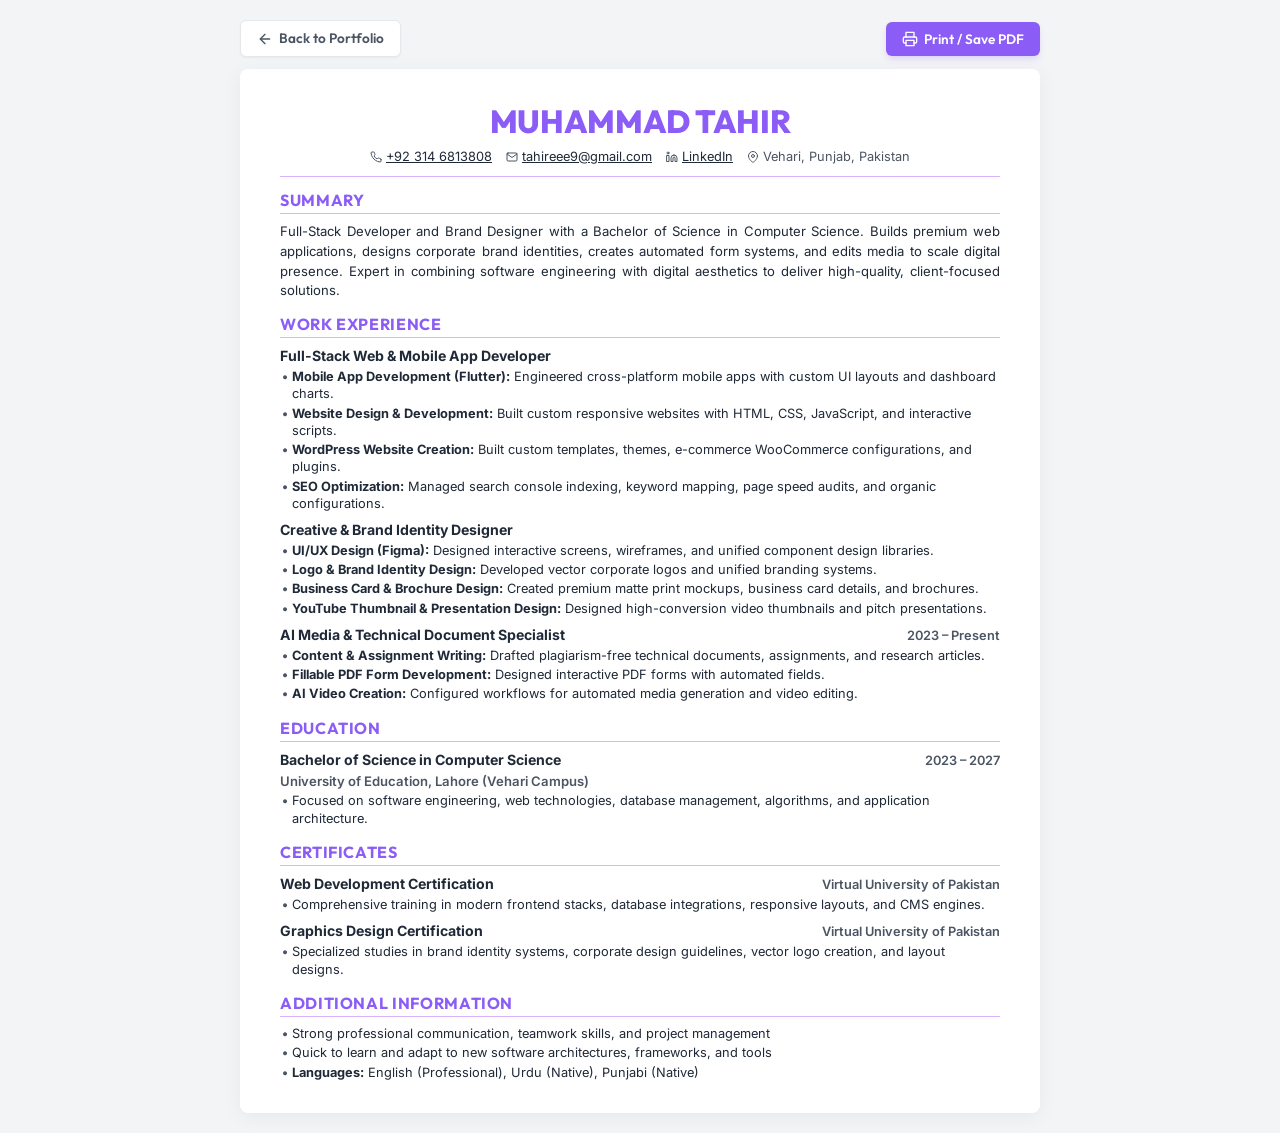
==== cv.html @ 17ea0bea "Add files via upload" ====
<!DOCTYPE html>
<html lang="en">
<head>
  <meta charset="UTF-8">
  <meta name="viewport" content="width=device-width, initial-scale=1.0">
  <title>CV - Muhammad Tahir</title>
  <!-- Google Fonts: Inter & Outfit -->
  <link rel="preconnect" href="https://fonts.googleapis.com">
  <link rel="preconnect" href="https://fonts.gstatic.com" crossorigin>
  <link href="https://fonts.googleapis.com/css2?family=Inter:wght@300;400;500;600;700&family=Outfit:wght@500;700;800&display=swap" rel="stylesheet">
  
  <style>
    :root {
      --primary-color: #8b5cf6;
      --text-color: #1f2937;
      --text-light: #4b5563;
      --border-color: #d8b4fe;
      --font-body: 'Inter', sans-serif;
      --font-heading: 'Outfit', sans-serif;
    }

    * {
      box-sizing: border-box;
      margin: 0;
      padding: 0;
    }

    body {
      background-color: #f3f4f6;
      color: var(--text-color);
      font-family: var(--font-body);
      line-height: 1.4;
      padding: 20px;
    }

    .no-print-header {
      max-width: 800px;
      margin: 0 auto 12px auto;
      display: flex;
      justify-content: space-between;
      align-items: center;
    }

    .btn {
      display: inline-flex;
      align-items: center;
      gap: 6px;
      padding: 8px 16px;
      border-radius: 6px;
      font-family: var(--font-heading);
      font-weight: 600;
      text-decoration: none;
      cursor: pointer;
      transition: all 0.2s ease;
      font-size: 0.85rem;
    }

    .btn-primary {
      background-color: var(--primary-color);
      color: #fff;
      border: none;
      box-shadow: 0 4px 6px -1px rgba(139, 92, 246, 0.2);
    }

    .btn-primary:hover {
      background-color: #7c3aed;
      transform: translateY(-1px);
    }

    .btn-secondary {
      background-color: #fff;
      color: var(--text-light);
      border: 1px solid #e5e7eb;
      box-shadow: 0 1px 2px 0 rgba(0, 0, 0, 0.05);
    }

    .btn-secondary:hover {
      background-color: #f9fafb;
      transform: translateY(-1px);
    }

    /* CV Document Container optimized for exactly 1 page */
    .cv-document {
      max-width: 800px;
      margin: 0 auto;
      background: #ffffff;
      padding: 30px 40px;
      box-shadow: 0 4px 20px rgba(0, 0, 0, 0.05);
      border-radius: 8px;
      height: 297mm; /* Exact A4 height standard */
      height: auto;
      min-height: 1040px; /* Force page fit */
      display: flex;
      flex-direction: column;
      justify-content: space-between;
    }

    /* Header styling */
    .cv-header {
      text-align: center;
      margin-bottom: 12px;
      border-bottom: 1px solid var(--border-color);
      padding-bottom: 10px;
    }

    .cv-name {
      font-family: var(--font-heading);
      font-size: 2rem;
      font-weight: 800;
      color: var(--primary-color);
      letter-spacing: -0.01em;
      text-transform: uppercase;
      margin-bottom: 4px;
    }

    .cv-contact-row {
      display: flex;
      justify-content: center;
      align-items: center;
      flex-wrap: wrap;
      gap: 14px;
      font-size: 0.8rem;
      color: var(--text-light);
    }

    .cv-contact-item {
      display: inline-flex;
      align-items: center;
      gap: 4px;
    }

    .cv-contact-item a {
      color: var(--text-color);
      text-decoration: underline;
    }

    .cv-contact-item a:hover {
      color: var(--primary-color);
    }

    .cv-contact-item svg {
      width: 12px;
      height: 12px;
      stroke: var(--text-light);
    }

    /* Section styling */
    .cv-section {
      margin-bottom: 12px;
      page-break-inside: avoid;
    }

    .cv-section-title {
      font-family: var(--font-heading);
      font-size: 1rem;
      font-weight: 700;
      color: var(--primary-color);
      text-transform: uppercase;
      letter-spacing: 0.04em;
      padding-bottom: 2px;
      border-bottom: 1.5px solid var(--border-color);
      margin-bottom: 8px;
    }

    /* Section content details */
    .cv-summary-text {
      font-size: 0.82rem;
      color: var(--text-color);
      line-height: 1.5;
      text-align: justify;
    }

    .cv-item {
      margin-bottom: 8px;
    }

    .cv-item:last-child {
      margin-bottom: 0;
    }

    .cv-item-title-row {
      display: flex;
      justify-content: space-between;
      align-items: baseline;
      margin-bottom: 2px;
    }

    .cv-item-role-title {
      font-size: 0.88rem;
      font-weight: 700;
      color: var(--text-color);
    }

    .cv-item-date {
      font-size: 0.8rem;
      font-weight: 600;
      color: var(--text-light);
    }

    .cv-item-sub {
      font-size: 0.82rem;
      color: var(--text-light);
      font-weight: 600;
      margin-bottom: 2px;
    }

    .cv-list {
      list-style-type: none;
      padding-left: 0;
    }

    .cv-list li {
      font-size: 0.8rem;
      color: var(--text-color);
      position: relative;
      padding-left: 12px;
      margin-bottom: 2px;
      line-height: 1.35;
    }

    .cv-list li::before {
      content: "•";
      position: absolute;
      left: 2px;
      color: var(--text-light);
      font-weight: bold;
    }

    .cv-bold-label {
      font-weight: 700;
    }

    /* Print styles */
    @media print {
      @page {
        size: A4;
        margin: 8mm 12mm;
      }
      body {
        background-color: #fff;
        padding: 0;
        color: #000;
      }
      .no-print {
        display: none !important;
      }
      .cv-document {
        box-shadow: none;
        border-radius: 0;
        padding: 0;
        max-width: 100%;
        height: auto;
        min-height: auto;
      }
      .cv-contact-item a {
        text-decoration: none;
      }
    }
  </style>
</head>
<body>

  <!-- Top bar (No Print) -->
  <div class="no-print-header no-print">
    <a href="index.html" class="btn btn-secondary">
      <svg xmlns="http://www.w3.org/2000/svg" width="16" height="16" viewBox="0 0 24 24" fill="none" stroke="currentColor" stroke-width="2" stroke-linecap="round" stroke-linejoin="round"><line x1="19" y1="12" x2="5" y2="12"></line><polyline points="12 19 5 12 12 5"></polyline></svg>
      Back to Portfolio
    </a>
    <button onclick="window.print()" class="btn btn-primary">
      <svg xmlns="http://www.w3.org/2000/svg" width="16" height="16" viewBox="0 0 24 24" fill="none" stroke="currentColor" stroke-width="2" stroke-linecap="round" stroke-linejoin="round"><polyline points="6 9 6 2 18 2 18 9"></polyline><path d="M6 18H4a2 2 0 0 1-2-2v-5a2 2 0 0 1 2-2h16a2 2 0 0 1 2 2v5a2 2 0 0 1-2 2h-2"></path><rect x="6" y="14" width="12" height="8"></rect></svg>
      Print / Save PDF
    </button>
  </div>

  <div class="cv-document">
    <!-- Header -->
    <header class="cv-header">
      <h1 class="cv-name">Muhammad Tahir</h1>
      <div class="cv-contact-row">
        <!-- Phone -->
        <span class="cv-contact-item">
          <svg xmlns="http://www.w3.org/2000/svg" viewBox="0 0 24 24" fill="none" stroke="currentColor" stroke-width="2" stroke-linecap="round" stroke-linejoin="round"><path d="M22 16.92v3a2 2 0 0 1-2.18 2 19.79 19.79 0 0 1-8.63-3.07 19.5 19.5 0 0 1-6-6 19.79 19.79 0 0 1-3.07-8.67A2 2 0 0 1 4.11 2h3a2 2 0 0 1 2 1.72 12.84 12.84 0 0 0 .7 2.81 2 2 0 0 1-.45 2.11L8.09 9.91a16 16 0 0 0 6 6l1.27-1.27a2 2 0 0 1 2.11-.45 12.84 12.84 0 0 0 2.81.7A2 2 0 0 1 22 16.92z"></path></svg>
          <a href="tel:03146813808">+92 314 6813808</a>
        </span>
        <!-- Email -->
        <span class="cv-contact-item">
          <svg xmlns="http://www.w3.org/2000/svg" viewBox="0 0 24 24" fill="none" stroke="currentColor" stroke-width="2" stroke-linecap="round" stroke-linejoin="round"><path d="M4 4h16c1.1 0 2 .9 2 2v12c0 1.1-.9 2-2 2H4c-1.1 0-2-.9-2-2V6c0-1.1.9-2 2-2z"></path><polyline points="22,6 12,13 2,6"></polyline></svg>
          <a href="mailto:tahireee9@gmail.com">tahireee9@gmail.com</a>
        </span>
        <!-- LinkedIn -->
        <span class="cv-contact-item">
          <svg xmlns="http://www.w3.org/2000/svg" viewBox="0 0 24 24" fill="none" stroke="currentColor" stroke-width="2" stroke-linecap="round" stroke-linejoin="round"><path d="M16 8a6 6 0 0 1 6 6v7h-4v-7a2 2 0 0 0-2-2 2 2 0 0 0-2 2v7h-4v-7a6 6 0 0 1 6-6z"></path><rect x="2" y="9" width="4" height="12"></rect><circle cx="4" cy="4" r="2"></circle></svg>
          <a href="https://www.linkedin.com/in/muhammad-tahir-2041822b6" target="_blank" rel="noopener">LinkedIn</a>
        </span>
        <!-- Location -->
        <span class="cv-contact-item">
          <svg xmlns="http://www.w3.org/2000/svg" viewBox="0 0 24 24" fill="none" stroke="currentColor" stroke-width="2" stroke-linecap="round" stroke-linejoin="round"><path d="M21 10c0 7-9 13-9 13s-9-6-9-13a9 9 0 0 1 18 0z"></path><circle cx="12" cy="10" r="3"></circle></svg>
          <span>Vehari, Punjab, Pakistan</span>
        </span>
      </div>
    </header>

    <!-- Summary -->
    <section class="cv-section">
      <h2 class="cv-section-title">Summary</h2>
      <p class="cv-summary-text">
        Full-Stack Developer and Brand Designer with a Bachelor of Science in Computer Science. Builds premium web applications, designs corporate brand identities, creates automated form systems, and edits media to scale digital presence. Expert in combining software engineering with digital aesthetics to deliver high-quality, client-focused solutions.
      </p>
    </section>

    <!-- Work Experience -->
    <section class="cv-section">
      <h2 class="cv-section-title">Work Experience</h2>
      
      <!-- WP & Web Dev -->
      <div class="cv-item">
        <div class="cv-item-title-row">
          <h3 class="cv-item-role-title">Full-Stack Web & Mobile App Developer</h3>
        </div>
        <ul class="cv-list">
          <li><span class="cv-bold-label">Mobile App Development (Flutter):</span> Engineered cross-platform mobile apps with custom UI layouts and dashboard charts.</li>
          <li><span class="cv-bold-label">Website Design & Development:</span> Built custom responsive websites with HTML, CSS, JavaScript, and interactive scripts.</li>
          <li><span class="cv-bold-label">WordPress Website Creation:</span> Built custom templates, themes, e-commerce WooCommerce configurations, and plugins.</li>
          <li><span class="cv-bold-label">SEO Optimization:</span> Managed search console indexing, keyword mapping, page speed audits, and organic configurations.</li>
        </ul>
      </div>

      <!-- UI/UX & Graphics -->
      <div class="cv-item">
        <div class="cv-item-title-row">
          <h3 class="cv-item-role-title">Creative & Brand Identity Designer</h3>
        </div>
        <ul class="cv-list">
          <li><span class="cv-bold-label">UI/UX Design (Figma):</span> Designed interactive screens, wireframes, and unified component design libraries.</li>
          <li><span class="cv-bold-label">Logo & Brand Identity Design:</span> Developed vector corporate logos and unified branding systems.</li>
          <li><span class="cv-bold-label">Business Card & Brochure Design:</span> Created premium matte print mockups, business card details, and brochures.</li>
          <li><span class="cv-bold-label">YouTube Thumbnail & Presentation Design:</span> Designed high-conversion video thumbnails and pitch presentations.</li>
        </ul>
      </div>

      <!-- Tech & Content Writing -->
      <div class="cv-item">
        <div class="cv-item-title-row">
          <h3 class="cv-item-role-title">AI Media & Technical Document Specialist</h3>
          <span class="cv-item-date">2023 – Present</span>
        </div>
        <ul class="cv-list">
          <li><span class="cv-bold-label">Content & Assignment Writing:</span> Drafted plagiarism-free technical documents, assignments, and research articles.</li>
          <li><span class="cv-bold-label">Fillable PDF Form Development:</span> Designed interactive PDF forms with automated fields.</li>
          <li><span class="cv-bold-label">AI Video Creation:</span> Configured workflows for automated media generation and video editing.</li>
        </ul>
      </div>
    </section>

    <!-- Education -->
    <section class="cv-section">
      <h2 class="cv-section-title">Education</h2>
      <div class="cv-item">
        <div class="cv-item-title-row">
          <h3 class="cv-item-role-title">Bachelor of Science in Computer Science</h3>
          <span class="cv-item-date">2023 – 2027</span>
        </div>
        <p class="cv-item-sub">University of Education, Lahore (Vehari Campus)</p>
        <ul class="cv-list">
          <li>Focused on software engineering, web technologies, database management, algorithms, and application architecture.</li>
        </ul>
      </div>
    </section>

    <!-- Certificates -->
    <section class="cv-section">
      <h2 class="cv-section-title">Certificates</h2>
      
      <div class="cv-item">
        <div class="cv-item-title-row">
          <h3 class="cv-item-role-title">Web Development Certification</h3>
          <span class="cv-item-date">Virtual University of Pakistan</span>
        </div>
        <ul class="cv-list">
          <li>Comprehensive training in modern frontend stacks, database integrations, responsive layouts, and CMS engines.</li>
        </ul>
      </div>

      <div class="cv-item">
        <div class="cv-item-title-row">
          <h3 class="cv-item-role-title">Graphics Design Certification</h3>
          <span class="cv-item-date">Virtual University of Pakistan</span>
        </div>
        <ul class="cv-list">
          <li>Specialized studies in brand identity systems, corporate design guidelines, vector logo creation, and layout designs.</li>
        </ul>
      </div>
    </section>

    <!-- Additional Information -->
    <section class="cv-section" style="margin-bottom: 0;">
      <h2 class="cv-section-title">Additional Information</h2>
      <ul class="cv-list">
        <li>Strong professional communication, teamwork skills, and project management</li>
        <li>Quick to learn and adapt to new software architectures, frameworks, and tools</li>
        <li><span class="cv-bold-label">Languages:</span> English (Professional), Urdu (Native), Punjabi (Native)</li>
      </ul>
    </section>
  </div>

</body>
</html>
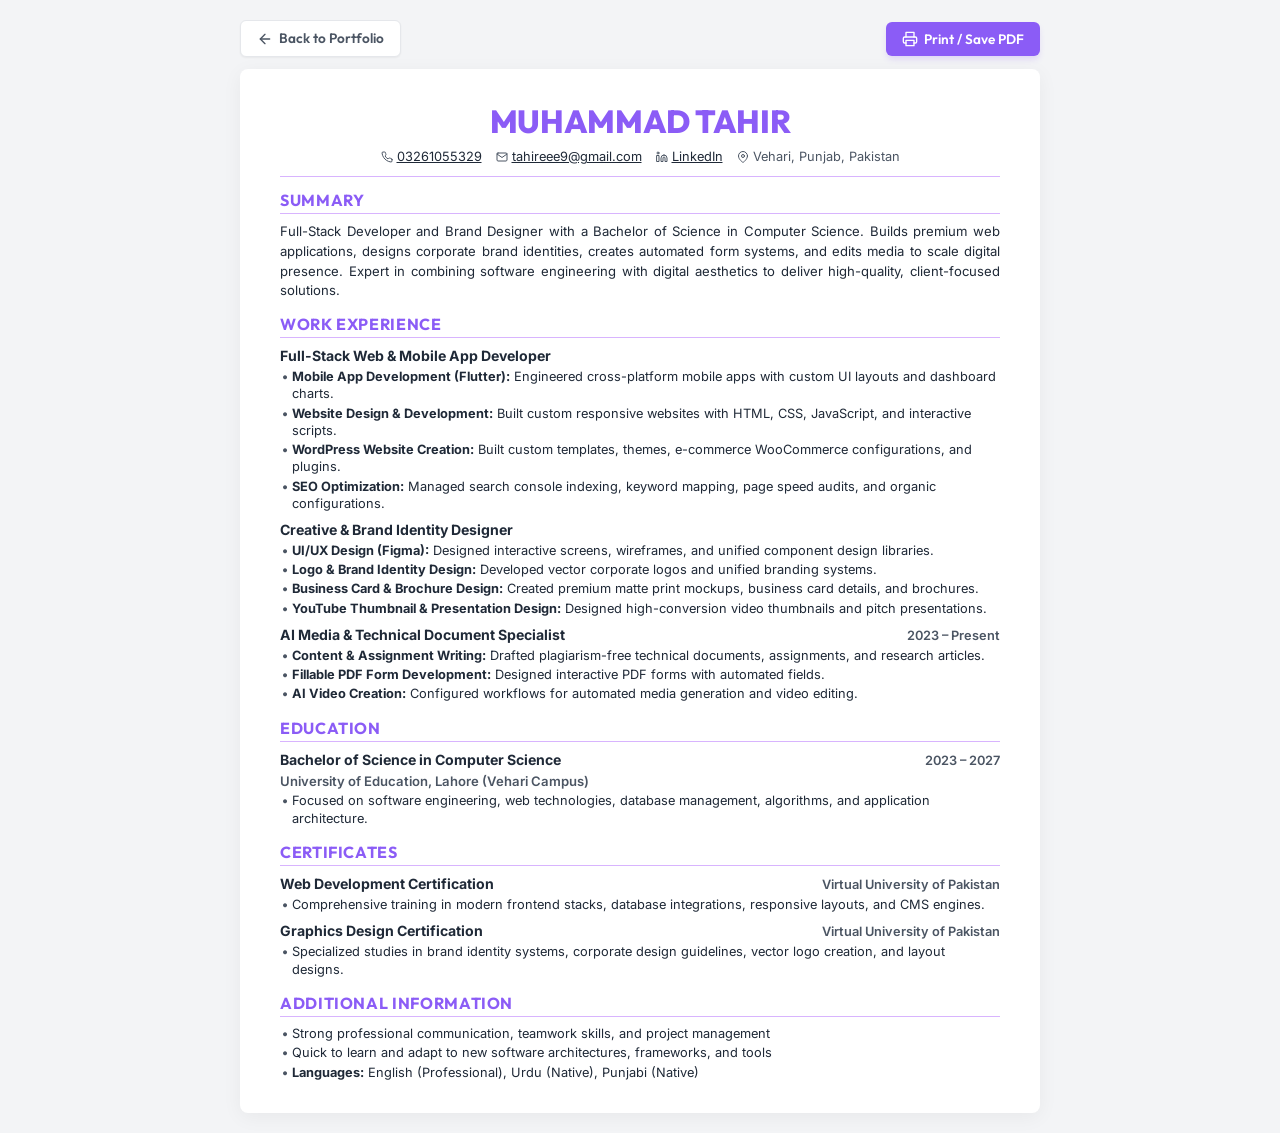
==== commit 64e113be: "Update phone number in cv.html" ====
--- a/cv.html
+++ b/cv.html
@@ -280,7 +280,7 @@
         <!-- Phone -->
         <span class="cv-contact-item">
           <svg xmlns="http://www.w3.org/2000/svg" viewBox="0 0 24 24" fill="none" stroke="currentColor" stroke-width="2" stroke-linecap="round" stroke-linejoin="round"><path d="M22 16.92v3a2 2 0 0 1-2.18 2 19.79 19.79 0 0 1-8.63-3.07 19.5 19.5 0 0 1-6-6 19.79 19.79 0 0 1-3.07-8.67A2 2 0 0 1 4.11 2h3a2 2 0 0 1 2 1.72 12.84 12.84 0 0 0 .7 2.81 2 2 0 0 1-.45 2.11L8.09 9.91a16 16 0 0 0 6 6l1.27-1.27a2 2 0 0 1 2.11-.45 12.84 12.84 0 0 0 2.81.7A2 2 0 0 1 22 16.92z"></path></svg>
-          <a href="tel:03146813808">+92 314 6813808</a>
+          <a href="tel:03146813808">03261055329</a>
         </span>
         <!-- Email -->
         <span class="cv-contact-item">
